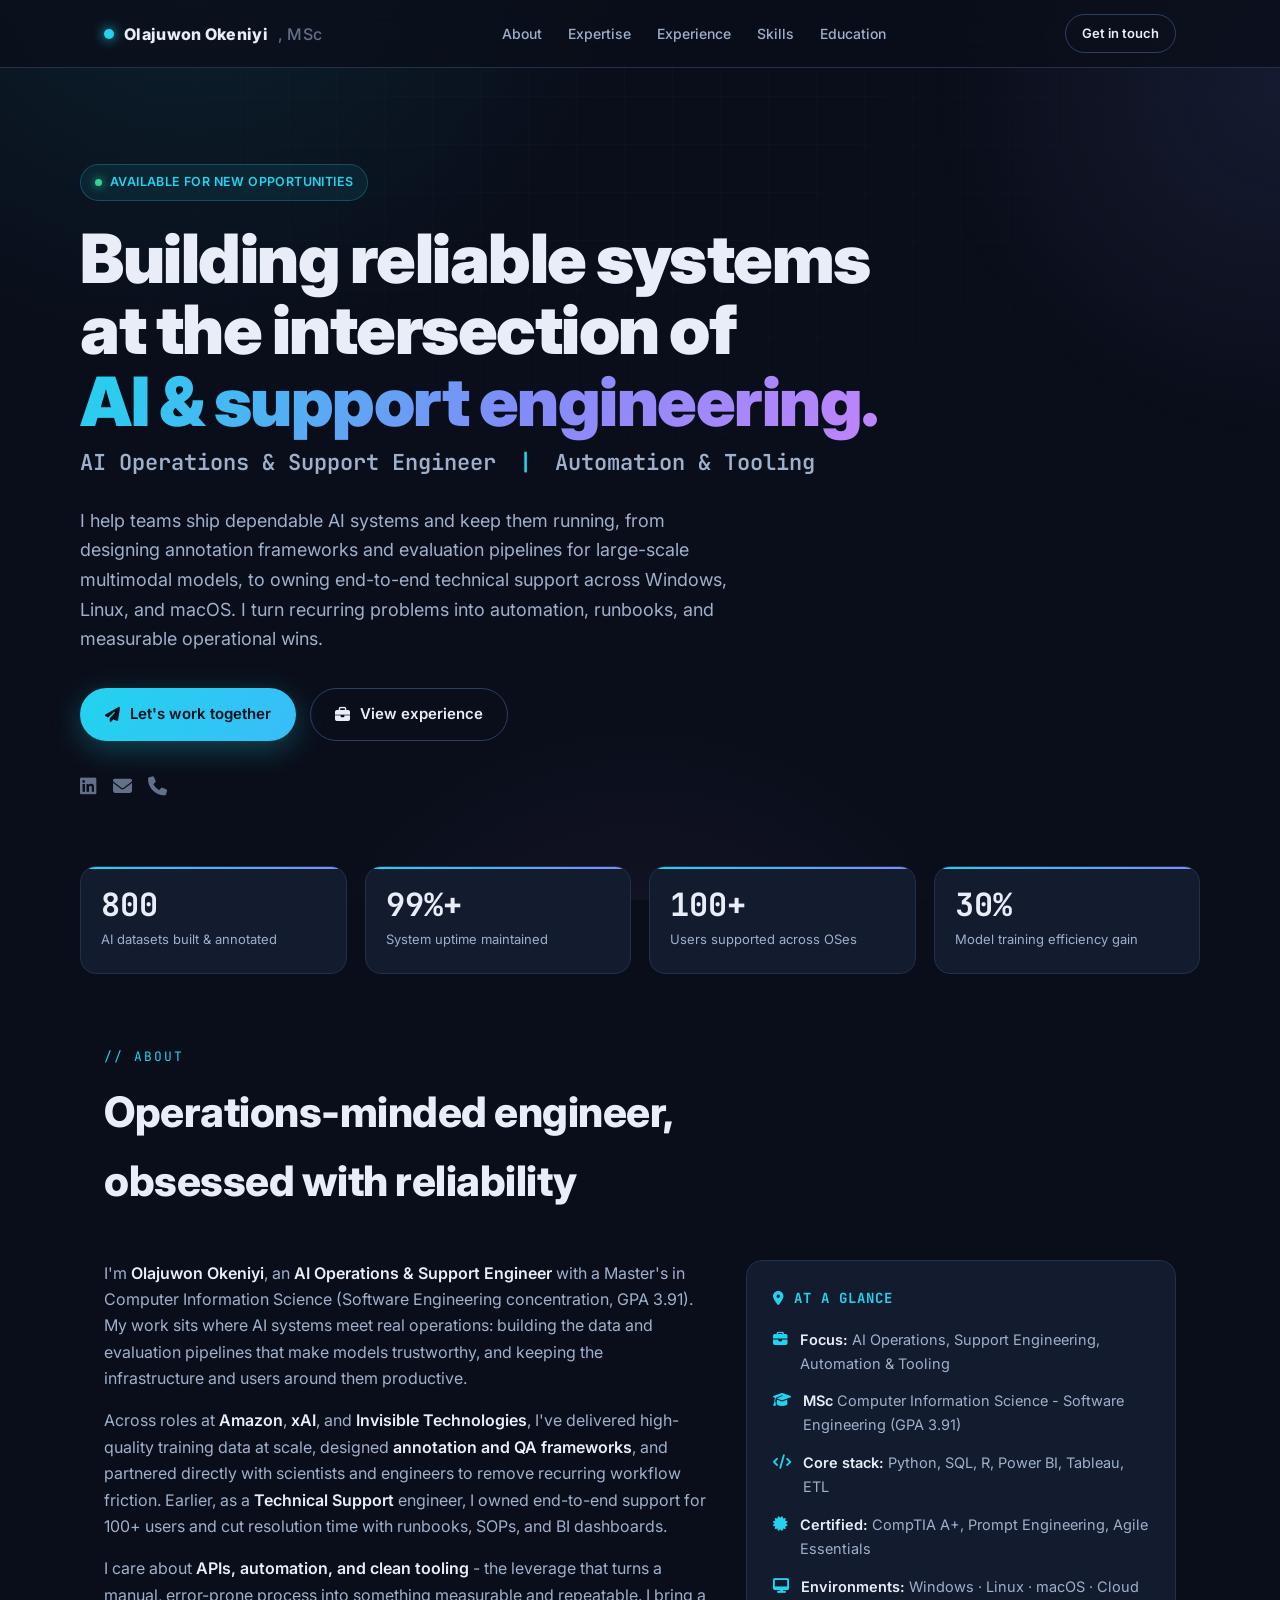
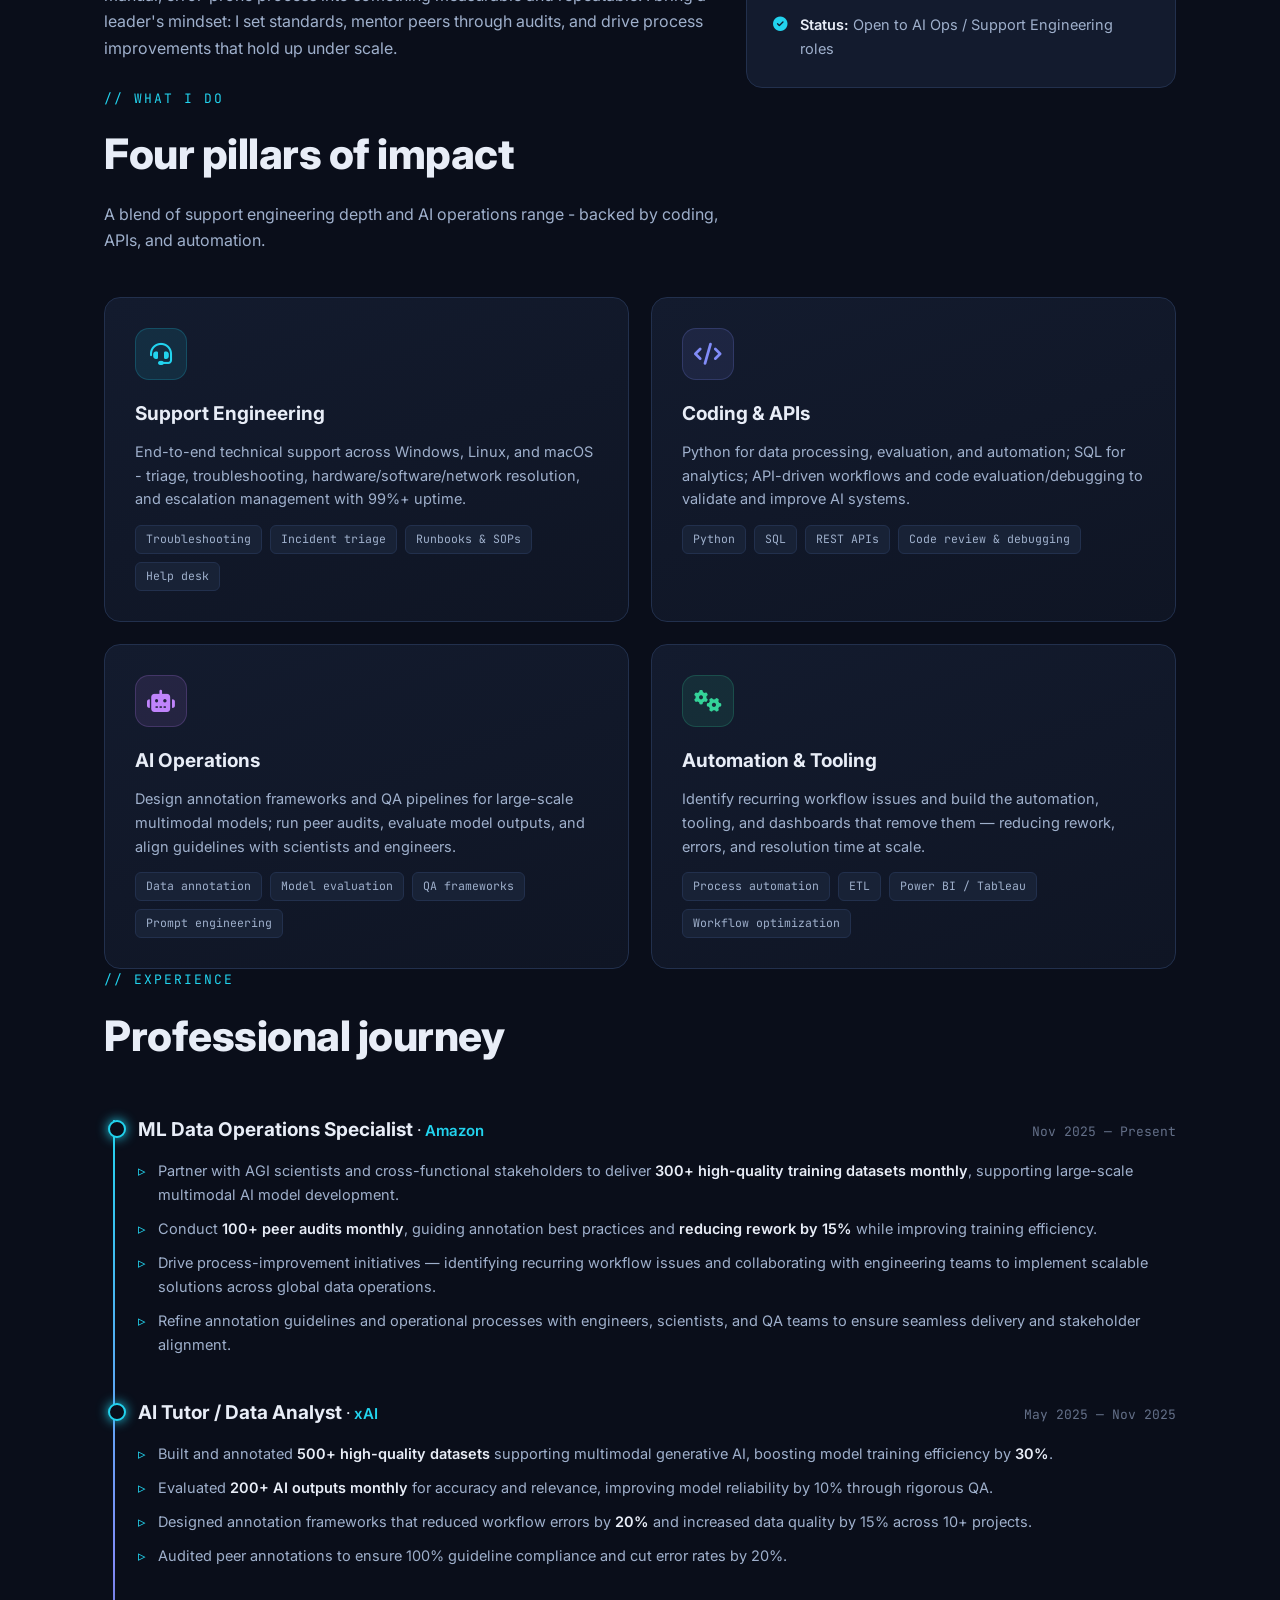
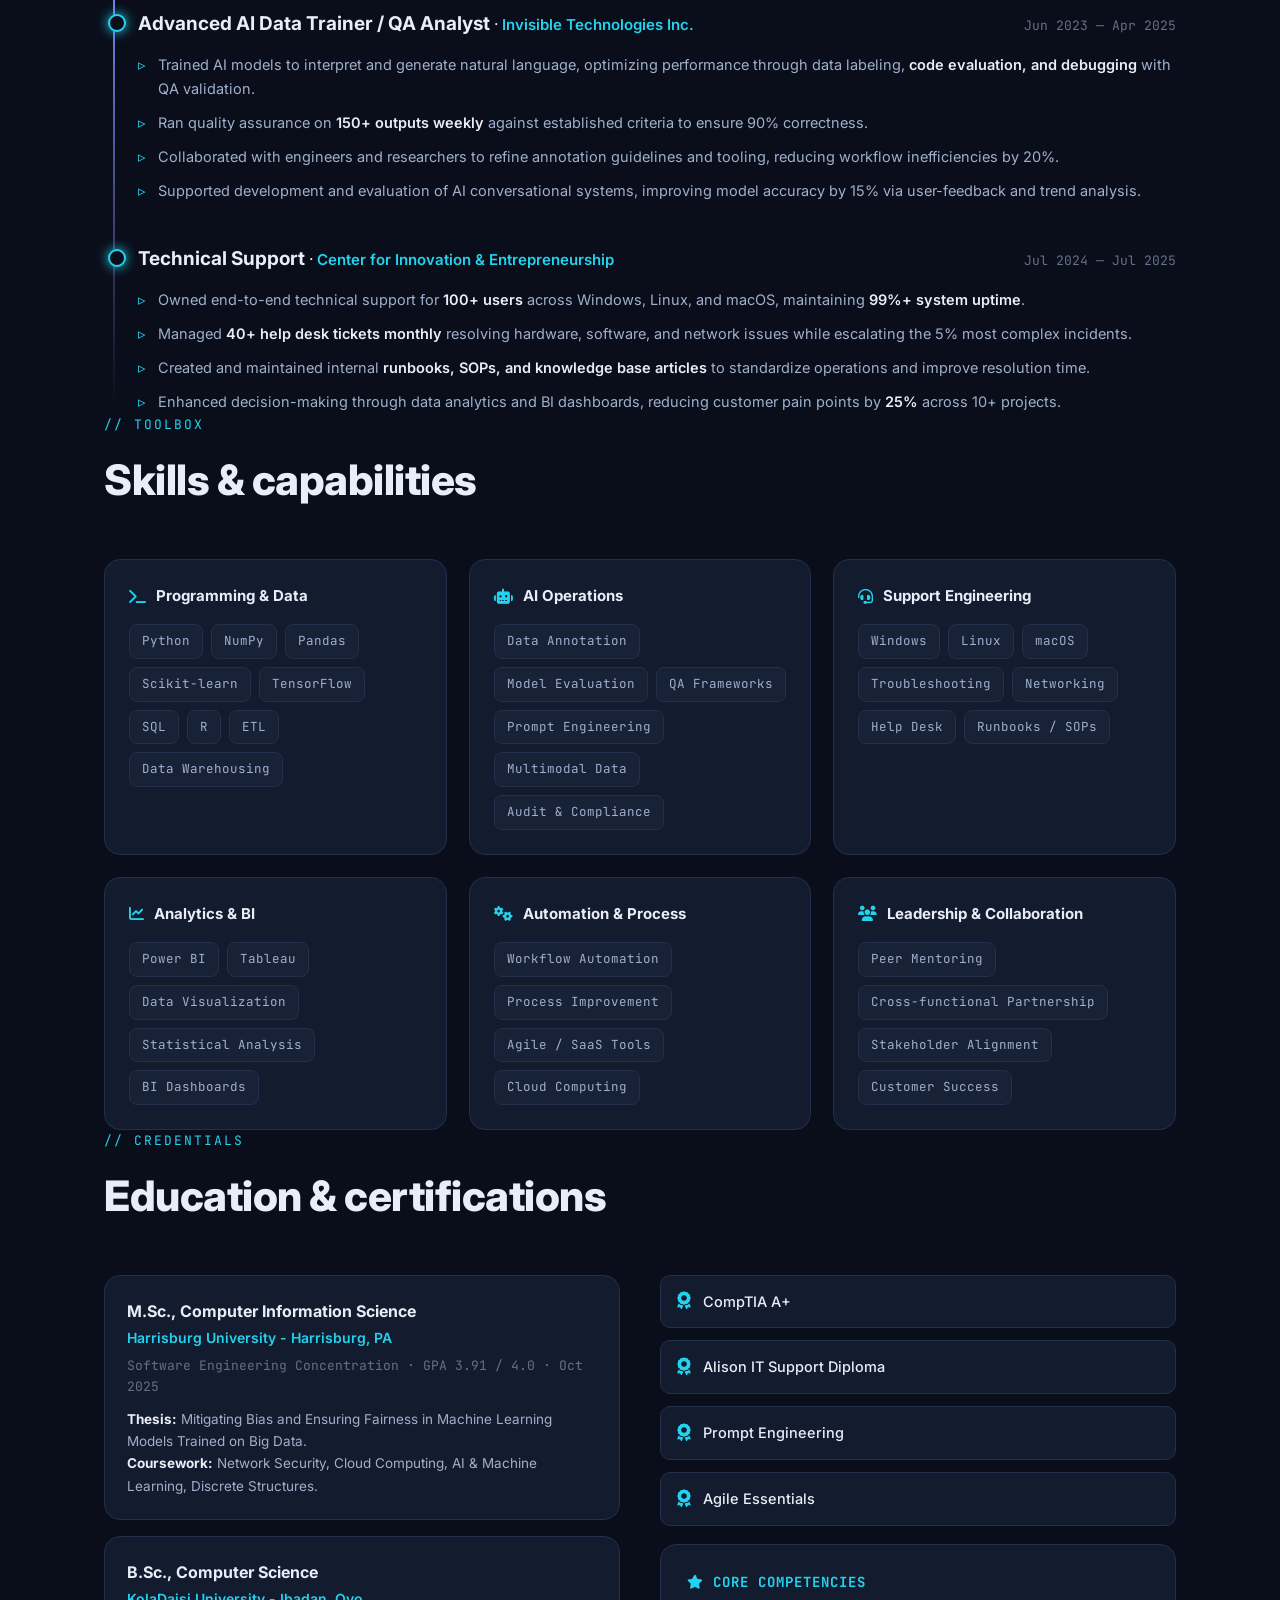
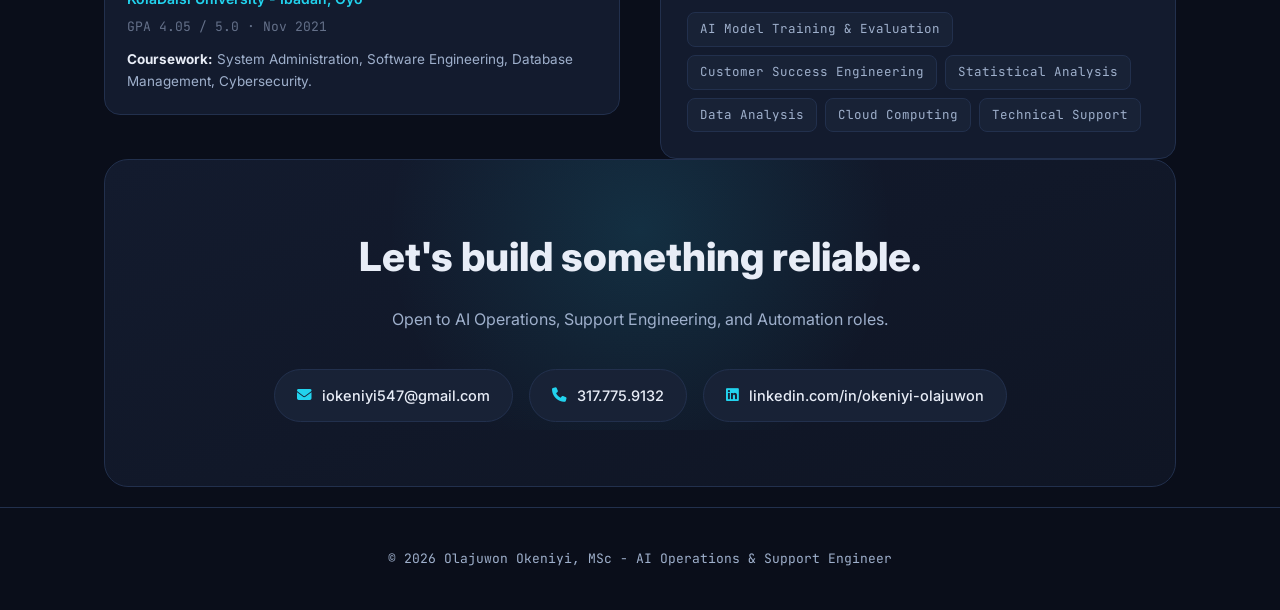
==== index.html @ d2c57e66 "staging: deploy preview from b3b6450fac9ecae5ec6dd3dfcc1f625fb61caf1d b3b6450fac9ecae5ec6dd3dfcc1f62" ====
<!DOCTYPE html>
<html lang="en"><head><style id="qw-theme">:root {
  --color-bg: #121218;
  --color-text: #e4e4ed;
  --color-navbar-bg: #1a1a24;
  --color-bg-chat-view: #121218;
  --color-bg-secondary: #1a1a24;
  --color-bg-tertiary: #1e1e2a;
  --color-bg-hover: #2a2a38;
  --color-surface: #1e1e2a;
  --color-surface-hover: #2a2a38;
  --color-surface-active: #353546;
  --color-border: #ffffff1f;
  --color-border-light: #ffffff0f;
  --color-border-strong: #3a3a4e;
  --color-primary: #8575ff;
  --color-primary-dark: #4200db;
  --color-primary-light: #8575ff;
  --color-primary-bg: color-mix(in srgb, #8575ff 15%, transparent);
  --color-primary-hover-border: #4200db;
  --color-nav-icon-active: #8575ff;
  --color-nav-hover-border: #8575ff;
  --color-primary-alpha-3: color-mix(in srgb, #8575ff 3%, transparent);
  --color-primary-alpha-5: color-mix(in srgb, #8575ff 5%, transparent);
  --color-primary-alpha-8: color-mix(in srgb, #8575ff 8%, transparent);
  --color-primary-alpha-12: color-mix(in srgb, #8575ff 12%, transparent);
  --color-primary-alpha-15: color-mix(in srgb, #8575ff 15%, transparent);
  --color-primary-alpha-20: color-mix(in srgb, #8575ff 20%, transparent);
  --color-primary-alpha-25: color-mix(in srgb, #8575ff 25%, transparent);
  --color-primary-alpha-30: color-mix(in srgb, #8575ff 30%, transparent);
  --color-primary-alpha-40: color-mix(in srgb, #8575ff 40%, transparent);
  --color-primary-alpha-50: color-mix(in srgb, #8575ff 50%, transparent);
  --color-primary-alpha-60: color-mix(in srgb, #8575ff 60%, transparent);
  --color-primary-subtle: color-mix(in srgb, #8575ff 25%, transparent);
  --color-primary-border: color-mix(in srgb, #8575ff 50%, transparent);
  --color-focus-ring: color-mix(in srgb, #8575ff 60%, transparent);
  --color-sidebar-hover: color-mix(in srgb, #8575ff 15%, transparent);
  --block-hover-outline: 1px dashed color-mix(in srgb, #8575ff 50%, transparent);
  --block-selected-outline: 1px solid #8575ff;
  --block-selection-outline-offset: 2px;
  --block-selected-halo: 0 0 8px color-mix(in srgb, #8575ff 40%, transparent);
  --color-accent: #8575ff;
  --color-accent-foreground: #8575ff;
  --color-accent-dark: #4200db;
  --color-accent-light: color-mix(in srgb, #8575ff 15%, transparent);
  --color-accent-inverse: #fff;
  --color-link: #8575ff;
  --color-primary-gradient-end: color-mix(in srgb, #8575ff 35%, transparent);
  --color-primary-bg-solid: #1a1530;
  --color-user-bubble: #333843;
  --color-user-bubble-text: #e4e4ed;
  --color-text-secondary: #a0a0b4;
  --color-text-tertiary: #8a8a9a;
  --color-text-muted: #6e6e82;
  --color-text-on-primary: #fff;
  --color-success: #4ade80;
  --color-success-dark: #00802f;
  --color-success-light: #d9ffd6;
  --color-success-hover: #005c26;
  --color-success-bg: #1c2c22;
  --color-success-border: #0e3d1c;
  --color-success-foreground: #4ade80;
  --color-success-dark-foreground: #00802f;
  --color-success-text: #4ade80;
  --color-error: #ff6b6b;
  --color-error-dark: #db0000;
  --color-error-light: #ffe0e0;
  --color-error-hover: #3b1a24;
  --color-error-bg: #3b1a24;
  --color-error-border: #5e1a24;
  --color-error-active-border: #db0000;
  --color-error-foreground: #ff6b6b;
  --color-error-dark-foreground: #db0000;
  --color-error-inverse: #fff;
  --color-error-text: #ff6b6b;
  --color-warning: #fbbf24;
  --color-warning-dark: #573a00;
  --color-warning-light: #fffbbd;
  --color-warning-hover: #db9200;
  --color-warning-bg: #3d3520;
  --color-warning-border: #5e4a1a;
  --color-warning-foreground: #fbbf24;
  --color-warning-dark-foreground: #573a00;
  --color-warning-inverse: #573a00;
  --color-surface-warning: #fffbbd;
  --color-text-warning: #573a00;
  --color-info: #60a5fa;
  --color-info-dark: #006ce0;
  --color-info-light: #d1f1ff;
  --color-info-hover: #003b8f;
  --color-info-bg: #1a2a42;
  --color-info-border: #0f3d6e;
  --color-info-foreground: #60a5fa;
  --color-info-dark-foreground: #002a66;
  --color-info-inverse: #fff;
  --color-overlay: #000000b3;
  --color-shadow: #0000004d;
  --color-hover: #ffffff0d;
  --color-tooltip-bg: #1e1e2af2;
  --color-tooltip-text: #e4e4ed;
  --color-voice-purple: #8575ff;
  --color-voice-purple-dark: #4200db;
  --color-voice-purple-light: #8575ff;
  --color-voice-red: #ff6b6b;
  --color-voice-red-dark: #db0000;
  --color-voice-amber: #fbbf24;
  --color-voice-purple-glow: #8575ff66;
  --color-voice-red-glow: #db000066;
  --font-sans: "Amazon Ember", "Helvetica Neue", "Segoe UI", Roboto, Helvetica, Arial, sans-serif;
  --font-mono: "SF Mono", "Monaco", "Menlo", "Consolas", monospace;
  --text-2xs: .5625rem;
  --text-xs: .625rem;
  --text-sm: .6875rem;
  --text-base: .75rem;
  --text-md: .8125rem;
  --text-lg: .875rem;
  --text-xl: 1rem;
  --text-2xl: 1.125rem;
  --text-3xl: 1.25rem;
  --text-4xl: 1.5rem;
  --text-5xl: 2rem;
  --spacing-1: calc(.25rem * 1);
  --spacing-1-5: calc(.25rem * 1.5);
  --spacing-2: calc(.25rem * 2);
  --spacing-3: calc(.25rem * 3);
  --spacing-4: calc(.25rem * 4);
  --spacing-5: calc(.25rem * 5);
  --spacing-6: calc(.25rem * 6);
  --spacing-7: calc(.25rem * 7);
  --spacing-8: calc(.25rem * 8);
  --spacing-9: calc(.25rem * 9);
  --spacing-10: calc(.25rem * 10);
  --radius-sm: 6px;
  --radius-md: 10px;
  --radius-card: 12px;
  --radius-lg: 16px;
  --radius-pill: 8px;
  --shadow-sm: 0 1px 2px #0003;
  --shadow-md: 0 4px 12px #0000004d;
  --color-success-bg-solid: #1a3d28;
  --color-error-bg-solid: #4a2028;
  --color-error-border-solid: #5e1a24;
  --color-warning-bg-solid: #4a3a1e;
  --color-warning-text: #fbbf24;
  --color-info-bg-solid: #1a3050;
  --color-info-bg-solid-alt: #222240;
  --color-info-text: #60a5fa;
  --color-info-text-alt: #818cf8;
  --color-emerald: #34d399;
  --color-teal: #5eead4;
  --color-code-bg: #1e1e2a;
  --color-code-header-bg: #252535;
  --color-code-text: #e4e4ed;
  --color-code-border: #2e2e3e;
  --color-code-muted: #6e6e82;
  --color-inline-code-bg: #1e1e2a;
  --color-inline-code-text: #e4e4ed;
  --color-inline-code-border: #2e2e3e;
  --color-scrollbar-thumb: #3a3a4e;
  --color-scrollbar-track: transparent;
  --color-graph-node-text: #e4e4ed;
  --color-graph-node-text-dim: #6e6e82;
  --color-graph-edge-default: #6e6e82;
  --color-graph-edge-cross: #f39c12;
  --color-graph-edge-text: #a0a0b4;
  --color-graph-edge-stroke: #1a1a24;
  --color-graph-highlight-bg: #ff6b6b;
  --color-graph-highlight-border: #e74c3c;
  --color-graph-search-bg: gold;
  --color-graph-search-border: orange;
  --color-graph-focus-border: #f44;
  --color-graph-external-border: #6e6e82;
  --color-graph-cat-file: #5dade2;
  --color-graph-cat-folder: #aab7b8;
  --color-graph-cat-file-aggregate: #5499c7;
  --color-graph-cat-class: #bb8fce;
  --color-graph-cat-function: #58d68d;
  --color-graph-cat-method: #48c9b0;
  --color-graph-cat-variable: #f5b041;
  --color-graph-cat-import: #eb984e;
  --color-graph-cat-module: #7e8ce0;
  --color-graph-cat-concept: #ec7063;
  --color-graph-cat-person: #ff8a8a;
  --color-graph-cat-org: #76d7c4;
  --color-graph-cat-organization: #76d7c4;
  --color-graph-cat-product: #b8b0fe;
  --color-graph-cat-metric: #fea0c0;
  --color-graph-cat-location: #7e9bb5;
  --color-graph-cat-date: #f092c0;
  --color-graph-cat-code: #5dade2;
  --color-graph-cat-doc: #aab7b8;
  --color-graph-cat-url: #45d6b5;
  --color-graph-cat-email: #8e7cf7;
  --color-graph-cat-unknown: #d5dbdb;
  --color-graph-rel-contains: #d5dbdb;
  --color-graph-rel-extends: #bb8fce;
  --color-graph-rel-implements: #5dade2;
  --color-graph-rel-imports: #eb984e;
  --color-graph-rel-uses: #58d68d;
  --color-graph-rel-calls: #52be80;
  --color-graph-rel-references: #f5b041;
  --color-graph-rel-related-to: #aab7b8;
  --color-graph-rel-works-on: #ec7063;
  --color-graph-rel-owns: #48c9b0;
  --color-graph-rel-depends-on: #eb984e;
  --color-graph-rel-parent-of: #d5dbdb;
  --qs-content: #fff;
  --qs-main: #fff;
  --qs-primary-foreground: #131920;
  --qs-secondary-foreground: #656871;
  --qs-tertiary-foreground: #6e6e82;
  --qs-placeholder-foreground: #8c8c94;
  --qs-divider: #dedee3;
  --qs-default-border: #8c8c94;
  --qs-neutral-soft: #b4b4bb;
  --qs-neutral-gray-50: #1e1e2a;
  --qs-tertiary-background: #1e1e2a;
  --qs-action-hover: #f3f3f7;
  --qs-primary-default: #4200db;
  --qs-primary-dark: #35009e;
  --qs-primary-light: #e8e6ff;
  --qs-success-default: #00802f;
  --qs-error-default: #db0000;
  --qs-font-sans: "Amazon Ember", "Helvetica Neue", "Segoe UI", Helvetica, Arial, sans-serif;
  --safe-top: 0px;
  --safe-bottom: 0px;
  --safe-left: 0px;
  --safe-right: 0px;
  --qs-font-family: "Amazon Ember", "Helvetica Neue", "Segoe UI", Helvetica, Arial, sans-serif;
  --qs-font-base-letter-spacing: .15px;
  --qs-shadow-sm: 0 0 2px 0 #00000029, 0 0 4px 0 #00000029;
  --qs-shadow-md: 0 0 2px 0 #00000029, 0 2px 8px 1px #00000029;
  --qs-shadow-lg: 0 4px 16px 4px #00000029, 0 2px 6px 1px #00000029;
  --qs-shadow-xl: 0 4px 8px 2px #00000029, 0 6px 20px 4px #00000029;
  --qs-width-modal-sm: 384px;
  --qs-width-modal-md: 600px;
  --qs-width-modal-lg: 1136px;
  --qs-grid-gap: 16px;
  --qs-grid-gap-xl: 24px;
  --qs-primary-medium: #8575ff;
  --qs-primary-inverse: #fff;
  --qs-neutral-lightest: #f9f9fb;
  --qs-neutral-light: #f3f3f7;
  --qs-neutral-default: #dedee3;
  --qs-neutral-medium: #8c8c94;
  --qs-neutral-deep: #656871;
  --qs-neutral-dark: #333843;
  --qs-neutral-strong: #131920;
  --qs-neutral-white: #fff;
  --qs-neutral-black: #000;
  --qs-success-medium: #005c26;
  --qs-success-dark: #00471e;
  --qs-success-light: #d9ffd6;
  --qs-success-inverse: #fff;
  --qs-info-default: #006ce0;
  --qs-info-medium: #003b8f;
  --qs-info-dark: #002a66;
  --qs-info-light: #d1f1ff;
  --qs-info-inverse: #fff;
  --qs-warning-default: #f2b100;
  --qs-warning-medium: #db9200;
  --qs-warning-dark: #573a00;
  --qs-warning-light: #fffbbd;
  --qs-warning-inverse: #573a00;
  --qs-warning-experimental: #f2b100;
  --qs-warning-experimental-light: #fffbbd;
  --qs-warning-experimental-light-foreground: #fffbbd;
  --qs-error-medium: #900;
  --qs-error-dark: #700000;
  --qs-error-light: #ffe0e0;
  --qs-error-inverse: #fff;
  --qs-connection-default: #db3300;
  --qs-connection-soft: #ff997a;
  --qs-connection-light: #ffe0d6;
  --qs-connection-dark: #661800;
  --qs-automation-default: #b3008f;
  --qs-automation-medium: #d600ba;
  --qs-automation-soft: #ff94f1;
  --qs-automation-light: #ffe0fb;
  --qs-automation-dark: #660052;
  --qs-insight-default: #a000b8;
  --qs-insight-soft: #f299ff;
  --qs-insight-light: #fce6ff;
  --qs-insight-dark: #590066;
  --qs-visualization-default: #7300e5;
  --qs-visualization-soft: #d4a8ff;
  --qs-visualization-light: #f2e5ff;
  --qs-visualization-dark: #45008a;
  --qs-spice: #ff9800;
  --qs-coachmark: #006ce0;
  --qs-brand: #fff;
  --qs-brand-foreground: #131920;
  --qs-brand-navbar: #131920;
  --qs-brand-navbar-foreground: #fff;
  --qs-brand-navbar-light: #dedee3;
  --qs-brand-navbar-dark: #000;
  --qs-application-navbar: #4200db;
  --qs-application-navbar-foreground: #fff;
  --qs-application-navbar-light: #e8e6ff;
  --qs-application-navbar-dark: #35009e;
  --qs-dimension: #4200db;
  --qs-dimension-foreground: #fff;
  --qs-dimension-experimental: #4200db;
  --qs-dimension-experimental-foreground: #4200db;
  --qs-measure: #00802f;
  --qs-measure-foreground: #fff;
  --qs-measure-experimental: #f2b100;
  --qs-measure-experimental-foreground: #f2b100;
  --qs-content-inverse: #333843;
  --qs-content-inverse-active: #131920;
  --qs-secondary: #dedee3;
  --qs-disabled: #8c8c94;
  --qs-divider-light: #f3f3f7;
  --qs-hover-border: #333843;
  --qs-active-border: #4200db;
  --qs-disabled-border: #dedee3;
  --qs-error-border: #ffe0e0;
  --qs-error-active-border: #db0000;
  --qs-disabled-foreground: #b4b4bb;
  --qs-primary-inverse-foreground: #fff;
  --qs-error-foreground: #db0000;
  --qs-contrast-foreground: #131920;
  --qs-main-foreground: #131920;
  --qs-main-secondary-foreground: #656871;
  --qs-action-disabled: #f3f3f7;
  --qs-action-active: #e8e6ff;
  --qs-default-badge: #dedee3;
  --qs-tag-default: #dedee3;
  --qs-tag-soft-border: #b4b4bb;
  --qs-focus-offset: 1px;
  --qs-toggle-tile-sm: calc(.25rem * 8);
  --qs-toggle-tile-md: calc(.25rem * 12);
  --qs-toggle-tile-lg: calc(.25rem * 15);
  --qs-shadow-pin-right: inset 4px 0 4px -4px #00000029;
  --qs-shadow-pin-left: inset -4px 0 4px -4px #00000029;
  --react-pdf-text-layer: 1;
  --highlight-bg-color: #b400aa;
  --highlight-selected-bg-color: #006400;
  --react-pdf-annotation-layer: 1;
  --annotation-unfocused-field-background: url("data:image/svg+xml;charset=UTF-8,<svg width='1px' height='1px' xmlns='http://www.w3.org/2000/svg'><rect width='100%' height='100%' style='fill:rgba(0, 54, 255, 0.13);'/></svg>");
  --input-focus-border-color: Highlight;
  --input-focus-outline: 1px solid Canvas;
  --input-unfocused-border-color: transparent;
  --input-disabled-border-color: transparent;
  --input-hover-border-color: black;
  --link-outline: none;
  color-scheme: dark;
}
body { background: var(--color-bg); color: var(--color-text); }
a { color: var(--color-link, var(--color-primary)); }</style>
<meta charset="UTF-8">
<meta name="viewport" content="width=device-width, initial-scale=1.0">
<title>Olajuwon Okeniyi — AI Operations &amp; Support Engineer</title>
<meta name="description" content="Olajuwon Okeniyi, MSc — AI Operations &amp; Support Engineer specializing in automation, AI tooling, API integration, and technical support engineering.">
<link href="https://fonts.googleapis.com/css2?family=Inter:wght@400;500;600;700;800;900&amp;family=JetBrains+Mono:wght@400;500;700&amp;display=swap" rel="stylesheet">
<link rel="stylesheet" href="https://cdnjs.cloudflare.com/ajax/libs/font-awesome/6.5.0/css/all.min.css">
<style>
:root{
  --bg:#0a0e1a;
  --bg-soft:#0f1524;
  --surface:#131b2e;
  --surface-2:#182236;
  --border:#22304d;
  --border-glow:#2c4066;
  --text:#e8edf7;
  --text-2:#9fb0cc;
  --text-muted:#647089;
  --primary:#22d3ee;
  --primary-2:#38bdf8;
  --accent:#818cf8;
  --accent-2:#c084fc;
  --success:#34d399;
  --warn:#fbbf24;
  --font:'Inter',-apple-system,BlinkMacSystemFont,'Segoe UI',sans-serif;
  --mono:'JetBrains Mono',ui-monospace,monospace;
  --radius:16px;
  --radius-sm:10px;
  --maxw:1120px;
}
*{margin:0;padding:0;box-sizing:border-box}
html{scroll-behavior:smooth}
body{
  background:var(--bg);
  color:var(--text);
  font-family:var(--font);
  line-height:1.65;
  overflow-x:hidden;
  -webkit-font-smoothing:antialiased;
}
/* Ambient background glow */
body::before{
  content:"";
  position:fixed;inset:0;z-index:-2;
  background:
    radial-gradient(60vw 60vw at 15% -10%, rgba(34,211,238,.10), transparent 60%),
    radial-gradient(50vw 50vw at 100% 10%, rgba(129,140,248,.10), transparent 55%),
    radial-gradient(50vw 50vw at 50% 120%, rgba(192,132,252,.08), transparent 60%);
}
body::after{
  content:"";position:fixed;inset:0;z-index:-1;pointer-events:none;
  background-image:linear-gradient(rgba(255,255,255,.02) 1px,transparent 1px),linear-gradient(90deg,rgba(255,255,255,.02) 1px,transparent 1px);
  background-size:48px 48px;
  mask-image:radial-gradient(circle at 50% 0,black,transparent 80%);
}
a{color:inherit;text-decoration:none}
.wrap{max-width:var(--maxw);margin:0 auto;padding:0 24px}
.mono{font-family:var(--mono)}
.grad-text{background:linear-gradient(120deg,var(--primary),var(--accent) 55%,var(--accent-2));-webkit-background-clip:text;background-clip:text;color:transparent}

/* NAV */
nav{
  position:sticky;top:0;z-index:50;
  backdrop-filter:blur(14px);
  background:rgba(10,14,26,.72);
  border-bottom:1px solid var(--border);
}
.nav-inner{max-width:var(--maxw);margin:0 auto;padding:14px 24px;display:flex;align-items:center;justify-content:space-between}
.brand{display:flex;align-items:center;gap:10px;font-weight:800;letter-spacing:.3px}
.brand .dot{width:10px;height:10px;border-radius:50%;background:var(--primary);box-shadow:0 0 12px var(--primary)}
.nav-links{display:flex;gap:26px;font-size:14px;font-weight:500;color:var(--text-2)}
.nav-links a{transition:color .15s}
.nav-links a:hover{color:var(--primary)}
.nav-cta{border:1px solid var(--border-glow);color:var(--text);padding:8px 16px;border-radius:100px;font-size:13px;font-weight:600;transition:.2s}
.nav-cta:hover{border-color:var(--primary);color:var(--primary);box-shadow:0 0 20px rgba(34,211,238,.25)}
@media(max-width:760px){.nav-links{display:none}}

/* HERO */
.hero{padding:96px 0 72px;position:relative}
.badge{display:inline-flex;align-items:center;gap:8px;font-size:12.5px;font-weight:600;color:var(--primary);background:rgba(34,211,238,.08);border:1px solid rgba(34,211,238,.25);padding:7px 14px;border-radius:100px;letter-spacing:.4px;text-transform:uppercase}
.badge .pulse{width:7px;height:7px;border-radius:50%;background:var(--success);box-shadow:0 0 10px var(--success);animation:pulse 2s infinite}
@keyframes pulse{0%,100%{opacity:1}50%{opacity:.35}}
.hero h1{font-size:clamp(38px,6vw,68px);line-height:1.05;font-weight:900;letter-spacing:-1.5px;margin:22px 0 8px}
.hero .title-line{font-size:clamp(16px,2.4vw,22px);font-weight:600;color:var(--text-2);font-family:var(--mono)}
.hero .title-line .sep{color:var(--primary);margin:0 10px}
.hero p.lead{max-width:660px;color:var(--text-2);font-size:clamp(15px,1.6vw,18px);margin:24px 0 0}
.hero-actions{display:flex;gap:14px;flex-wrap:wrap;margin-top:34px}
.btn{display:inline-flex;align-items:center;gap:10px;font-weight:600;font-size:15px;padding:13px 24px;border-radius:100px;transition:.2s;cursor:pointer;border:1px solid transparent}
.btn-primary{background:linear-gradient(120deg,var(--primary),var(--primary-2));color:#04121a;box-shadow:0 8px 30px rgba(34,211,238,.28)}
.btn-primary:hover{transform:translateY(-2px);box-shadow:0 12px 40px rgba(34,211,238,.4)}
.btn-ghost{border-color:var(--border-glow);color:var(--text)}
.btn-ghost:hover{border-color:var(--accent);color:var(--accent);box-shadow:0 0 24px rgba(129,140,248,.2)}
.socials{display:flex;gap:16px;margin-top:30px;font-size:19px;color:var(--text-muted)}
.socials a{transition:.2s}
.socials a:hover{color:var(--primary);transform:translateY(-2px)}

/* STAT STRIP */
.stats{display:grid;grid-template-columns:repeat(4,1fr);gap:18px;margin-top:64px}
.stat{background:var(--surface);border:1px solid var(--border);border-radius:var(--radius);padding:22px 20px;position:relative;overflow:hidden}
.stat::before{content:"";position:absolute;top:0;left:0;right:0;height:2px;background:linear-gradient(90deg,var(--primary),var(--accent))}
.stat .num{font-family:var(--mono);font-size:32px;font-weight:700;color:var(--text);line-height:1}
.stat .lbl{color:var(--text-2);font-size:13px;margin-top:8px}
@media(max-width:760px){.stats{grid-template-columns:repeat(2,1fr)}}

/* SECTIONS */
section{padding:84px 0}
.sec-head{margin-bottom:44px}
.sec-kicker{font-family:var(--mono);font-size:13px;color:var(--primary);letter-spacing:2px;text-transform:uppercase}
.sec-title{font-size:clamp(28px,4vw,42px);font-weight:800;letter-spacing:-.5px;margin-top:10px}
.sec-sub{color:var(--text-2);margin-top:12px;max-width:640px}

/* ABOUT */
.about-grid{display:grid;grid-template-columns:1.4fr 1fr;gap:40px;align-items:start}
@media(max-width:860px){.about-grid{grid-template-columns:1fr}}
.about-text p{color:var(--text-2);margin-bottom:16px;font-size:16px}
.about-text strong{color:var(--text);font-weight:600}
.about-card{background:var(--surface);border:1px solid var(--border);border-radius:var(--radius);padding:26px}
.about-card h4{font-size:14px;text-transform:uppercase;letter-spacing:1px;color:var(--primary);font-family:var(--mono);margin-bottom:18px}
.about-list{list-style:none;display:flex;flex-direction:column;gap:14px}
.about-list li{display:flex;gap:12px;font-size:14.5px;color:var(--text-2)}
.about-list i{color:var(--primary);margin-top:4px}
.about-list b{color:var(--text);font-weight:600}

/* PILLARS */
.pillars{display:grid;grid-template-columns:repeat(2,1fr);gap:22px}
@media(max-width:860px){.pillars{grid-template-columns:1fr}}
.pillar{background:linear-gradient(160deg,var(--surface),var(--bg-soft));border:1px solid var(--border);border-radius:var(--radius);padding:30px;transition:.25s;position:relative;overflow:hidden}
.pillar:hover{transform:translateY(-4px);border-color:var(--border-glow);box-shadow:0 18px 50px rgba(0,0,0,.4)}
.pillar .ic{width:52px;height:52px;border-radius:14px;display:grid;place-items:center;font-size:22px;background:rgba(34,211,238,.1);color:var(--primary);border:1px solid rgba(34,211,238,.2);margin-bottom:18px}
.pillar:nth-child(2) .ic{background:rgba(129,140,248,.1);color:var(--accent);border-color:rgba(129,140,248,.2)}
.pillar:nth-child(3) .ic{background:rgba(192,132,252,.1);color:var(--accent-2);border-color:rgba(192,132,252,.2)}
.pillar:nth-child(4) .ic{background:rgba(52,211,153,.1);color:var(--success);border-color:rgba(52,211,153,.2)}
.pillar h3{font-size:19px;font-weight:700;margin-bottom:10px}
.pillar p{color:var(--text-2);font-size:14.5px;margin-bottom:14px}
.pillar .tags{display:flex;flex-wrap:wrap;gap:8px}
.pillar .tag{font-family:var(--mono);font-size:11.5px;color:var(--text-2);background:var(--surface-2);border:1px solid var(--border);padding:4px 10px;border-radius:6px}

/* TIMELINE / EXPERIENCE */
.timeline{position:relative;padding-left:34px}
.timeline::before{content:"";position:absolute;left:9px;top:6px;bottom:6px;width:2px;background:linear-gradient(var(--primary),var(--accent),transparent)}
.job{position:relative;padding-bottom:40px}
.job:last-child{padding-bottom:0}
.job::before{content:"";position:absolute;left:-30px;top:6px;width:14px;height:14px;border-radius:50%;background:var(--bg);border:2px solid var(--primary);box-shadow:0 0 12px var(--primary)}
.job .jtop{display:flex;justify-content:space-between;flex-wrap:wrap;gap:6px;align-items:baseline}
.job .role{font-size:19px;font-weight:700}
.job .co{color:var(--primary);font-weight:600;font-size:15px}
.job .date{font-family:var(--mono);font-size:13px;color:var(--text-muted);white-space:nowrap}
.job ul{list-style:none;margin-top:14px;display:flex;flex-direction:column;gap:10px}
.job ul li{position:relative;padding-left:20px;color:var(--text-2);font-size:14.5px}
.job ul li::before{content:"▹";position:absolute;left:0;color:var(--primary)}
.job ul li b{color:var(--text);font-weight:600}

/* SKILLS */
.skill-grid{display:grid;grid-template-columns:repeat(3,1fr);gap:22px}
@media(max-width:860px){.skill-grid{grid-template-columns:1fr}}
.skill-card{background:var(--surface);border:1px solid var(--border);border-radius:var(--radius);padding:24px}
.skill-card h4{font-size:15px;font-weight:700;margin-bottom:16px;display:flex;align-items:center;gap:10px}
.skill-card h4 i{color:var(--primary)}
.chips{display:flex;flex-wrap:wrap;gap:8px}
.chip{font-family:var(--mono);font-size:12.5px;color:var(--text-2);background:var(--surface-2);border:1px solid var(--border);padding:6px 12px;border-radius:8px;transition:.2s}
.chip:hover{border-color:var(--primary);color:var(--primary)}

/* CERTS + EDU */
.two-col{display:grid;grid-template-columns:1fr 1fr;gap:40px}
@media(max-width:860px){.two-col{grid-template-columns:1fr}}
.edu-item{background:var(--surface);border:1px solid var(--border);border-radius:var(--radius);padding:22px;margin-bottom:16px}
.edu-item .deg{font-weight:700;font-size:16px}
.edu-item .sch{color:var(--primary);font-size:14px;font-weight:600;margin-top:2px}
.edu-item .meta{color:var(--text-muted);font-size:13px;font-family:var(--mono);margin-top:6px}
.edu-item .extra{color:var(--text-2);font-size:13.5px;margin-top:10px}
.cert-row{display:flex;align-items:center;gap:12px;padding:14px 16px;background:var(--surface);border:1px solid var(--border);border-radius:var(--radius-sm);margin-bottom:12px;transition:.2s}
.cert-row:hover{border-color:var(--border-glow);transform:translateX(4px)}
.cert-row i{color:var(--primary);font-size:18px}
.cert-row span{font-weight:500;font-size:14.5px}

/* CONTACT */
.contact{text-align:center;background:linear-gradient(160deg,var(--surface),var(--bg-soft));border:1px solid var(--border);border-radius:24px;padding:64px 32px;position:relative;overflow:hidden}
.contact::before{content:"";position:absolute;top:-40%;left:50%;transform:translateX(-50%);width:600px;height:400px;background:radial-gradient(circle,rgba(34,211,238,.12),transparent 70%)}
.contact h2{font-size:clamp(28px,4vw,40px);font-weight:800;position:relative}
.contact p{color:var(--text-2);max-width:520px;margin:16px auto 0;position:relative}
.contact-methods{display:flex;justify-content:center;gap:16px;flex-wrap:wrap;margin-top:36px;position:relative}
.cmethod{display:flex;align-items:center;gap:10px;background:var(--surface-2);border:1px solid var(--border);padding:14px 22px;border-radius:100px;font-size:14.5px;font-weight:500;transition:.2s}
.cmethod:hover{border-color:var(--primary);color:var(--primary);transform:translateY(-2px);box-shadow:0 8px 24px rgba(34,211,238,.2)}
.cmethod i{color:var(--primary)}

footer{text-align:center;padding:40px 24px;color:var(--text-muted);font-size:13px;border-top:1px solid var(--border);margin-top:20px}
footer .mono{color:var(--text-2)}

/* reveal */
.reveal{opacity:0;transform:translateY(24px)}
@media(prefers-reduced-motion:no-preference){
  .reveal.in{animation:rise .6s cubic-bezier(.2,.7,.2,1) forwards}
  @keyframes rise{to{opacity:1;transform:none}}
}
</style>
</head>
<body>

<nav>
  <div class="nav-inner">
    <a class="brand" href="#top"><span class="dot"></span> Olajuwon&nbsp;Okeniyi<span style="color:var(--text-muted);font-weight:500">, MSc</span></a>
    <div class="nav-links">
      <a href="#about">About</a>
      <a href="#expertise">Expertise</a>
      <a href="#experience">Experience</a>
      <a href="#skills">Skills</a>
      <a href="#education">Education</a>
    </div>
    <a class="nav-cta" href="#contact">Get in touch</a>
  </div>
</nav>

<header class="hero wrap" id="top">
  <span class="badge reveal"><span class="pulse"></span> Available for new opportunities</span>
  <h1 class="reveal">Building reliable systems<br>at the intersection of<br><span class="grad-text">AI &amp; support engineering.</span></h1>
  <div class="title-line reveal">AI Operations &amp; Support Engineer <span class="sep">|</span> Automation &amp; Tooling</div>
  <p class="lead reveal">I help teams ship dependable AI systems and keep them running, from designing annotation frameworks and evaluation pipelines for large-scale multimodal models, to owning end-to-end technical support across Windows, Linux, and macOS. I turn recurring problems into automation, runbooks, and measurable operational wins.</p>
  <div class="hero-actions reveal">
    <a class="btn btn-primary" href="#contact"><i class="fa-solid fa-paper-plane"></i> Let's work together</a>
    <a class="btn btn-ghost" href="#experience"><i class="fa-solid fa-briefcase"></i> View experience</a>
  </div>
  <div class="socials reveal">
    <a href="https://linkedin.com/in/okeniyi-olajuwon" target="_blank" title="LinkedIn"><i class="fa-brands fa-linkedin"></i></a>
    <a href="mailto:iokeniyi547@gmail.com" title="Email"><i class="fa-solid fa-envelope"></i></a>
    <a href="tel:3177759132" title="Phone"><i class="fa-solid fa-phone"></i></a>
  </div>

  <div class="stats">
    <div class="stat reveal"><div class="num" data-count="800">0</div><div class="lbl">AI datasets built &amp; annotated</div></div>
    <div class="stat reveal"><div class="num" data-count="99" data-suffix="%+">0</div><div class="lbl">System uptime maintained</div></div>
    <div class="stat reveal"><div class="num" data-count="100" data-suffix="+">0</div><div class="lbl">Users supported across OSes</div></div>
    <div class="stat reveal"><div class="num" data-count="30" data-suffix="%">0</div><div class="lbl">Model training efficiency gain</div></div>
  </div>
</header>

<!-- ABOUT -->
<section id="about" class="wrap">
  <div class="sec-head reveal">
    <div class="sec-kicker">// about</div>
    <h2 class="sec-title">Operations-minded engineer,<br>obsessed with reliability</h2>
  </div>
  <div class="about-grid">
    <div class="about-text reveal">
      <p>I'm <strong>Olajuwon Okeniyi</strong>, an <strong>AI Operations &amp; Support Engineer</strong> with a Master's in Computer Information Science (Software Engineering concentration, GPA 3.91). My work sits where AI systems meet real operations: building the data and evaluation pipelines that make models trustworthy, and keeping the infrastructure and users around them productive.</p>
      <p>Across roles at <strong>Amazon</strong>, <strong>xAI</strong>, and <strong>Invisible Technologies</strong>, I've delivered high-quality training data at scale, designed <strong>annotation and QA frameworks</strong>, and partnered directly with scientists and engineers to remove recurring workflow friction. Earlier, as a <strong>Technical Support</strong> engineer, I owned end-to-end support for 100+ users and cut resolution time with runbooks, SOPs, and BI dashboards.</p>
      <p>I care about <strong>APIs, automation, and clean tooling</strong> - the leverage that turns a manual, error-prone process into something measurable and repeatable. I bring a leader's mindset: I set standards, mentor peers through audits, and drive process improvements that hold up under scale.</p>
    </div>
    <div class="about-card reveal">
      <h4><i class="fa-solid fa-location-dot"></i> At a glance</h4>
      <ul class="about-list">
        <li><i class="fa-solid fa-briefcase"></i><span><b>Focus:</b> AI Operations, Support Engineering, Automation &amp; Tooling</span></li>
        <li><i class="fa-solid fa-graduation-cap"></i><span><b>MSc</b> Computer Information Science - Software Engineering (GPA 3.91)</span></li>
        <li><i class="fa-solid fa-code"></i><span><b>Core stack:</b> Python, SQL, R, Power BI, Tableau, ETL</span></li>
        <li><i class="fa-solid fa-certificate"></i><span><b>Certified:</b> CompTIA A+, Prompt Engineering, Agile Essentials</span></li>
        <li><i class="fa-solid fa-desktop"></i><span><b>Environments:</b> Windows · Linux · macOS · Cloud</span></li>
        <li><i class="fa-solid fa-circle-check"></i><span><b>Status:</b> Open to AI Ops / Support Engineering roles</span></li>
      </ul>
    </div>
  </div>
</section>

<!-- EXPERTISE PILLARS -->
<section id="expertise" class="wrap">
  <div class="sec-head reveal">
    <div class="sec-kicker">// what i do</div>
    <h2 class="sec-title">Four pillars of impact</h2>
    <p class="sec-sub">A blend of support engineering depth and AI operations range - backed by coding, APIs, and automation.</p>
  </div>
  <div class="pillars">
    <div class="pillar reveal">
      <div class="ic"><i class="fa-solid fa-headset"></i></div>
      <h3>Support Engineering</h3>
      <p>End-to-end technical support across Windows, Linux, and macOS - triage, troubleshooting, hardware/software/network resolution, and escalation management with 99%+ uptime.</p>
      <div class="tags"><span class="tag">Troubleshooting</span><span class="tag">Incident triage</span><span class="tag">Runbooks &amp; SOPs</span><span class="tag">Help desk</span></div>
    </div>
    <div class="pillar reveal">
      <div class="ic"><i class="fa-solid fa-code"></i></div>
      <h3>Coding &amp; APIs</h3>
      <p>Python for data processing, evaluation, and automation; SQL for analytics; API-driven workflows and code evaluation/debugging to validate and improve AI systems.</p>
      <div class="tags"><span class="tag">Python</span><span class="tag">SQL</span><span class="tag">REST APIs</span><span class="tag">Code review &amp; debugging</span></div>
    </div>
    <div class="pillar reveal">
      <div class="ic"><i class="fa-solid fa-robot"></i></div>
      <h3>AI Operations</h3>
      <p>Design annotation frameworks and QA pipelines for large-scale multimodal models; run peer audits, evaluate model outputs, and align guidelines with scientists and engineers.</p>
      <div class="tags"><span class="tag">Data annotation</span><span class="tag">Model evaluation</span><span class="tag">QA frameworks</span><span class="tag">Prompt engineering</span></div>
    </div>
    <div class="pillar reveal">
      <div class="ic"><i class="fa-solid fa-gears"></i></div>
      <h3>Automation &amp; Tooling</h3>
      <p>Identify recurring workflow issues and build the automation, tooling, and dashboards that remove them — reducing rework, errors, and resolution time at scale.</p>
      <div class="tags"><span class="tag">Process automation</span><span class="tag">ETL</span><span class="tag">Power BI / Tableau</span><span class="tag">Workflow optimization</span></div>
    </div>
  </div>
</section>

<!-- EXPERIENCE -->
<section id="experience" class="wrap">
  <div class="sec-head reveal">
    <div class="sec-kicker">// experience</div>
    <h2 class="sec-title">Professional journey</h2>
  </div>
  <div class="timeline">
    <div class="job reveal">
      <div class="jtop">
        <div><span class="role">ML Data Operations Specialist</span> · <span class="co">Amazon</span></div>
        <span class="date">Nov 2025 — Present</span>
      </div>
      <ul>
        <li>Partner with AGI scientists and cross-functional stakeholders to deliver <b>300+ high-quality training datasets monthly</b>, supporting large-scale multimodal AI model development.</li>
        <li>Conduct <b>100+ peer audits monthly</b>, guiding annotation best practices and <b>reducing rework by 15%</b> while improving training efficiency.</li>
        <li>Drive process-improvement initiatives — identifying recurring workflow issues and collaborating with engineering teams to implement scalable solutions across global data operations.</li>
        <li>Refine annotation guidelines and operational processes with engineers, scientists, and QA teams to ensure seamless delivery and stakeholder alignment.</li>
      </ul>
    </div>
    <div class="job reveal">
      <div class="jtop">
        <div><span class="role">AI Tutor / Data Analyst</span> · <span class="co">xAI</span></div>
        <span class="date">May 2025 — Nov 2025</span>
      </div>
      <ul>
        <li>Built and annotated <b>500+ high-quality datasets</b> supporting multimodal generative AI, boosting model training efficiency by <b>30%</b>.</li>
        <li>Evaluated <b>200+ AI outputs monthly</b> for accuracy and relevance, improving model reliability by 10% through rigorous QA.</li>
        <li>Designed annotation frameworks that reduced workflow errors by <b>20%</b> and increased data quality by 15% across 10+ projects.</li>
        <li>Audited peer annotations to ensure 100% guideline compliance and cut error rates by 20%.</li>
      </ul>
    </div>
    <div class="job reveal">
      <div class="jtop">
        <div><span class="role">Advanced AI Data Trainer / QA Analyst</span> · <span class="co">Invisible Technologies Inc.</span></div>
        <span class="date">Jun 2023 — Apr 2025</span>
      </div>
      <ul>
        <li>Trained AI models to interpret and generate natural language, optimizing performance through data labeling, <b>code evaluation, and debugging</b> with QA validation.</li>
        <li>Ran quality assurance on <b>150+ outputs weekly</b> against established criteria to ensure 90% correctness.</li>
        <li>Collaborated with engineers and researchers to refine annotation guidelines and tooling, reducing workflow inefficiencies by 20%.</li>
        <li>Supported development and evaluation of AI conversational systems, improving model accuracy by 15% via user-feedback and trend analysis.</li>
      </ul>
    </div>
    <div class="job reveal">
      <div class="jtop">
        <div><span class="role">Technical Support</span> · <span class="co">Center for Innovation &amp; Entrepreneurship</span></div>
        <span class="date">Jul 2024 — Jul 2025</span>
      </div>
      <ul>
        <li>Owned end-to-end technical support for <b>100+ users</b> across Windows, Linux, and macOS, maintaining <b>99%+ system uptime</b>.</li>
        <li>Managed <b>40+ help desk tickets monthly</b> resolving hardware, software, and network issues while escalating the 5% most complex incidents.</li>
        <li>Created and maintained internal <b>runbooks, SOPs, and knowledge base articles</b> to standardize operations and improve resolution time.</li>
        <li>Enhanced decision-making through data analytics and BI dashboards, reducing customer pain points by <b>25%</b> across 10+ projects.</li>
      </ul>
    </div>
  </div>
</section>

<!-- SKILLS -->
<section id="skills" class="wrap">
  <div class="sec-head reveal">
    <div class="sec-kicker">// toolbox</div>
    <h2 class="sec-title">Skills &amp; capabilities</h2>
  </div>
  <div class="skill-grid">
    <div class="skill-card reveal">
      <h4><i class="fa-solid fa-terminal"></i> Programming &amp; Data</h4>
      <div class="chips">
        <span class="chip">Python</span><span class="chip">NumPy</span><span class="chip">Pandas</span><span class="chip">Scikit-learn</span><span class="chip">TensorFlow</span><span class="chip">SQL</span><span class="chip">R</span><span class="chip">ETL</span><span class="chip">Data Warehousing</span>
      </div>
    </div>
    <div class="skill-card reveal">
      <h4><i class="fa-solid fa-robot"></i> AI Operations</h4>
      <div class="chips">
        <span class="chip">Data Annotation</span><span class="chip">Model Evaluation</span><span class="chip">QA Frameworks</span><span class="chip">Prompt Engineering</span><span class="chip">Multimodal Data</span><span class="chip">Audit &amp; Compliance</span>
      </div>
    </div>
    <div class="skill-card reveal">
      <h4><i class="fa-solid fa-headset"></i> Support Engineering</h4>
      <div class="chips">
        <span class="chip">Windows</span><span class="chip">Linux</span><span class="chip">macOS</span><span class="chip">Troubleshooting</span><span class="chip">Networking</span><span class="chip">Help Desk</span><span class="chip">Runbooks / SOPs</span>
      </div>
    </div>
    <div class="skill-card reveal">
      <h4><i class="fa-solid fa-chart-line"></i> Analytics &amp; BI</h4>
      <div class="chips">
        <span class="chip">Power BI</span><span class="chip">Tableau</span><span class="chip">Data Visualization</span><span class="chip">Statistical Analysis</span><span class="chip">BI Dashboards</span>
      </div>
    </div>
    <div class="skill-card reveal">
      <h4><i class="fa-solid fa-gears"></i> Automation &amp; Process</h4>
      <div class="chips">
        <span class="chip">Workflow Automation</span><span class="chip">Process Improvement</span><span class="chip">Agile / SaaS Tools</span><span class="chip">Cloud Computing</span>
      </div>
    </div>
    <div class="skill-card reveal">
      <h4><i class="fa-solid fa-users"></i> Leadership &amp; Collaboration</h4>
      <div class="chips">
        <span class="chip">Peer Mentoring</span><span class="chip">Cross-functional Partnership</span><span class="chip">Stakeholder Alignment</span><span class="chip">Customer Success</span>
      </div>
    </div>
  </div>
</section>

<!-- EDUCATION + CERTS -->
<section id="education" class="wrap">
  <div class="sec-head reveal">
    <div class="sec-kicker">// credentials</div>
    <h2 class="sec-title">Education &amp; certifications</h2>
  </div>
  <div class="two-col">
    <div class="reveal">
      <div class="edu-item">
        <div class="deg">M.Sc., Computer Information Science</div>
        <div class="sch">Harrisburg University - Harrisburg, PA</div>
        <div class="meta">Software Engineering Concentration · GPA 3.91 / 4.0 · Oct 2025</div>
        <div class="extra"><b style="color:var(--text)">Thesis:</b> Mitigating Bias and Ensuring Fairness in Machine Learning Models Trained on Big Data.<br><b style="color:var(--text)">Coursework:</b> Network Security, Cloud Computing, AI &amp; Machine Learning, Discrete Structures.</div>
      </div>
      <div class="edu-item">
        <div class="deg">B.Sc., Computer Science</div>
        <div class="sch">KolaDaisi University - Ibadan, Oyo</div>
        <div class="meta">GPA 4.05 / 5.0 · Nov 2021</div>
        <div class="extra"><b style="color:var(--text)">Coursework:</b> System Administration, Software Engineering, Database Management, Cybersecurity.</div>
      </div>
    </div>
    <div class="reveal">
      <div class="cert-row"><i class="fa-solid fa-award"></i><span>CompTIA A+</span></div>
      <div class="cert-row"><i class="fa-solid fa-award"></i><span>Alison IT Support Diploma</span></div>
      <div class="cert-row"><i class="fa-solid fa-award"></i><span>Prompt Engineering</span></div>
      <div class="cert-row"><i class="fa-solid fa-award"></i><span>Agile Essentials</span></div>
      <div class="about-card" style="margin-top:18px">
        <h4><i class="fa-solid fa-star"></i> Core Competencies</h4>
        <div class="chips">
          <span class="chip">AI Model Training &amp; Evaluation</span><span class="chip">Customer Success Engineering</span><span class="chip">Statistical Analysis</span><span class="chip">Data Analysis</span><span class="chip">Cloud Computing</span><span class="chip">Technical Support</span>
        </div>
      </div>
    </div>
  </div>
</section>

<!-- CONTACT -->
<section id="contact" class="wrap">
  <div class="contact reveal">
    <h2>Let's build something reliable.</h2>
    <p>Open to AI Operations, Support Engineering, and Automation roles.</p>
    <div class="contact-methods">
      <a class="cmethod" href="mailto:iokeniyi547@gmail.com"><i class="fa-solid fa-envelope"></i> iokeniyi547@gmail.com</a>
      <a class="cmethod" href="tel:3177759132"><i class="fa-solid fa-phone"></i> 317.775.9132</a>
      <a class="cmethod" href="https://linkedin.com/in/okeniyi-olajuwon" target="_blank"><i class="fa-brands fa-linkedin"></i> linkedin.com/in/okeniyi-olajuwon</a>
    </div>
  </div>
</section>

<footer>
  <div class="mono">© 2026 Olajuwon Okeniyi, MSc - AI Operations &amp; Support Engineer</div>
</footer>

<script>
// Reveal on scroll
const io = new IntersectionObserver((entries)=>{
  entries.forEach(e=>{ if(e.isIntersecting){ e.target.classList.add('in'); io.unobserve(e.target);} });
},{threshold:.12});
document.querySelectorAll('.reveal').forEach(el=>io.observe(el));

// Animated counters
function animateCount(el){
  const target=+el.dataset.count, suffix=el.dataset.suffix||'';
  const dur=1400, start=performance.now();
  function tick(now){
    const p=Math.min((now-start)/dur,1);
    const eased=1-Math.pow(1-p,3);
    el.textContent=Math.round(target*eased)+suffix;
    if(p<1)requestAnimationFrame(tick);
  }
  requestAnimationFrame(tick);
}
const cio=new IntersectionObserver((entries)=>{
  entries.forEach(e=>{ if(e.isIntersecting){ animateCount(e.target); cio.unobserve(e.target);} });
},{threshold:.5});
document.querySelectorAll('.num').forEach(el=>cio.observe(el));
</script>


</body></html>
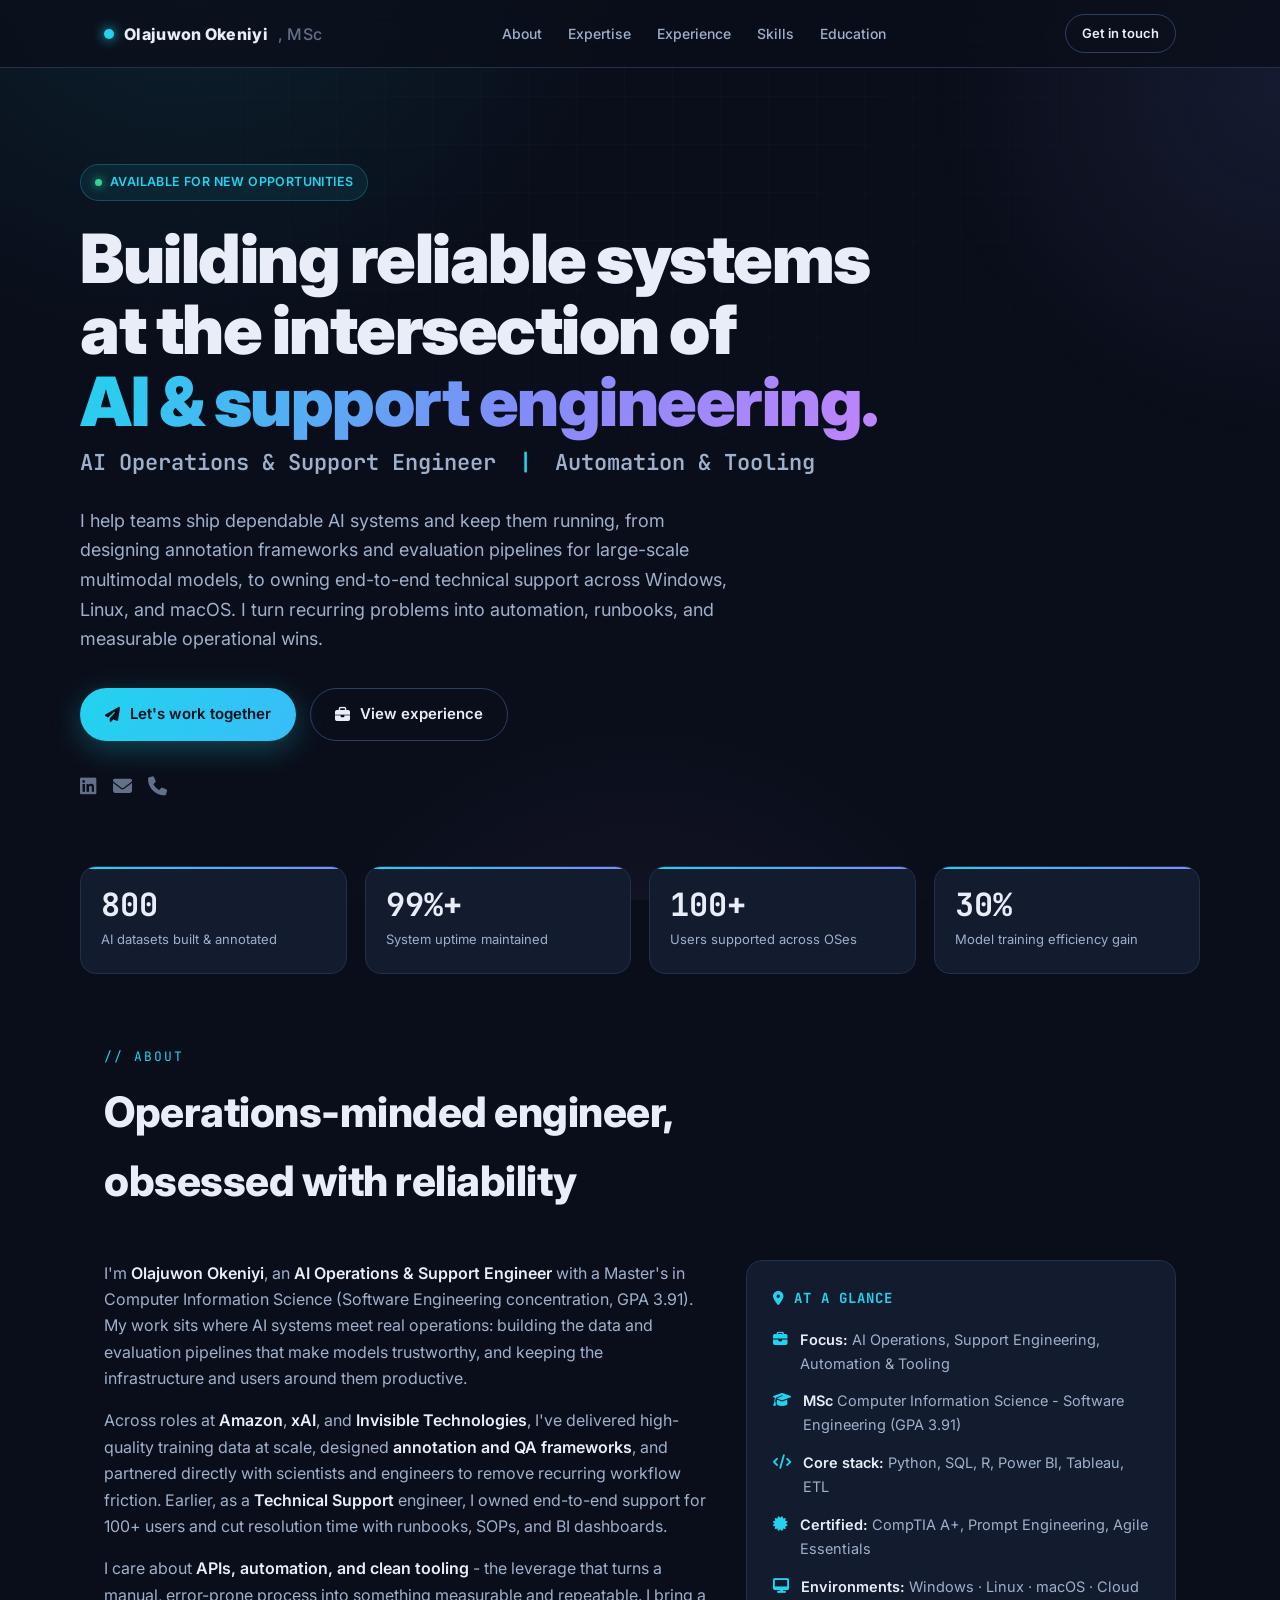
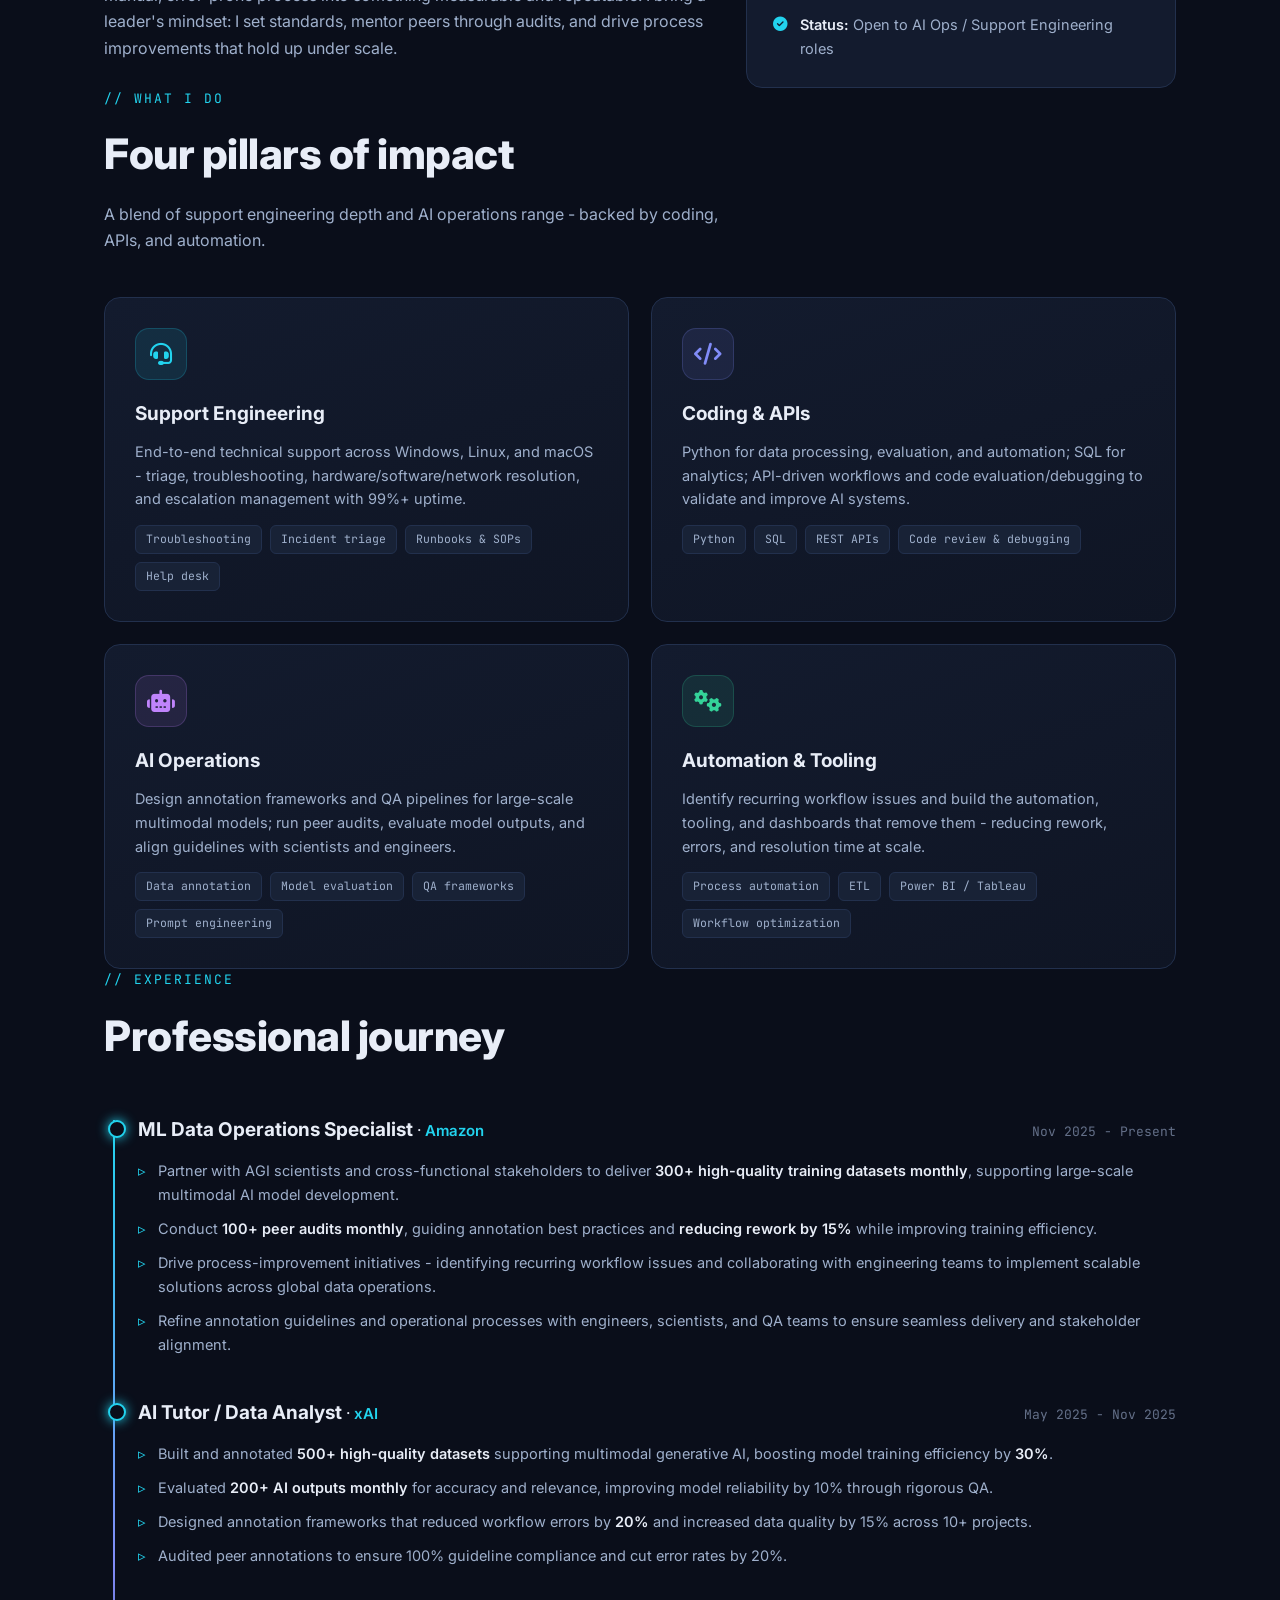
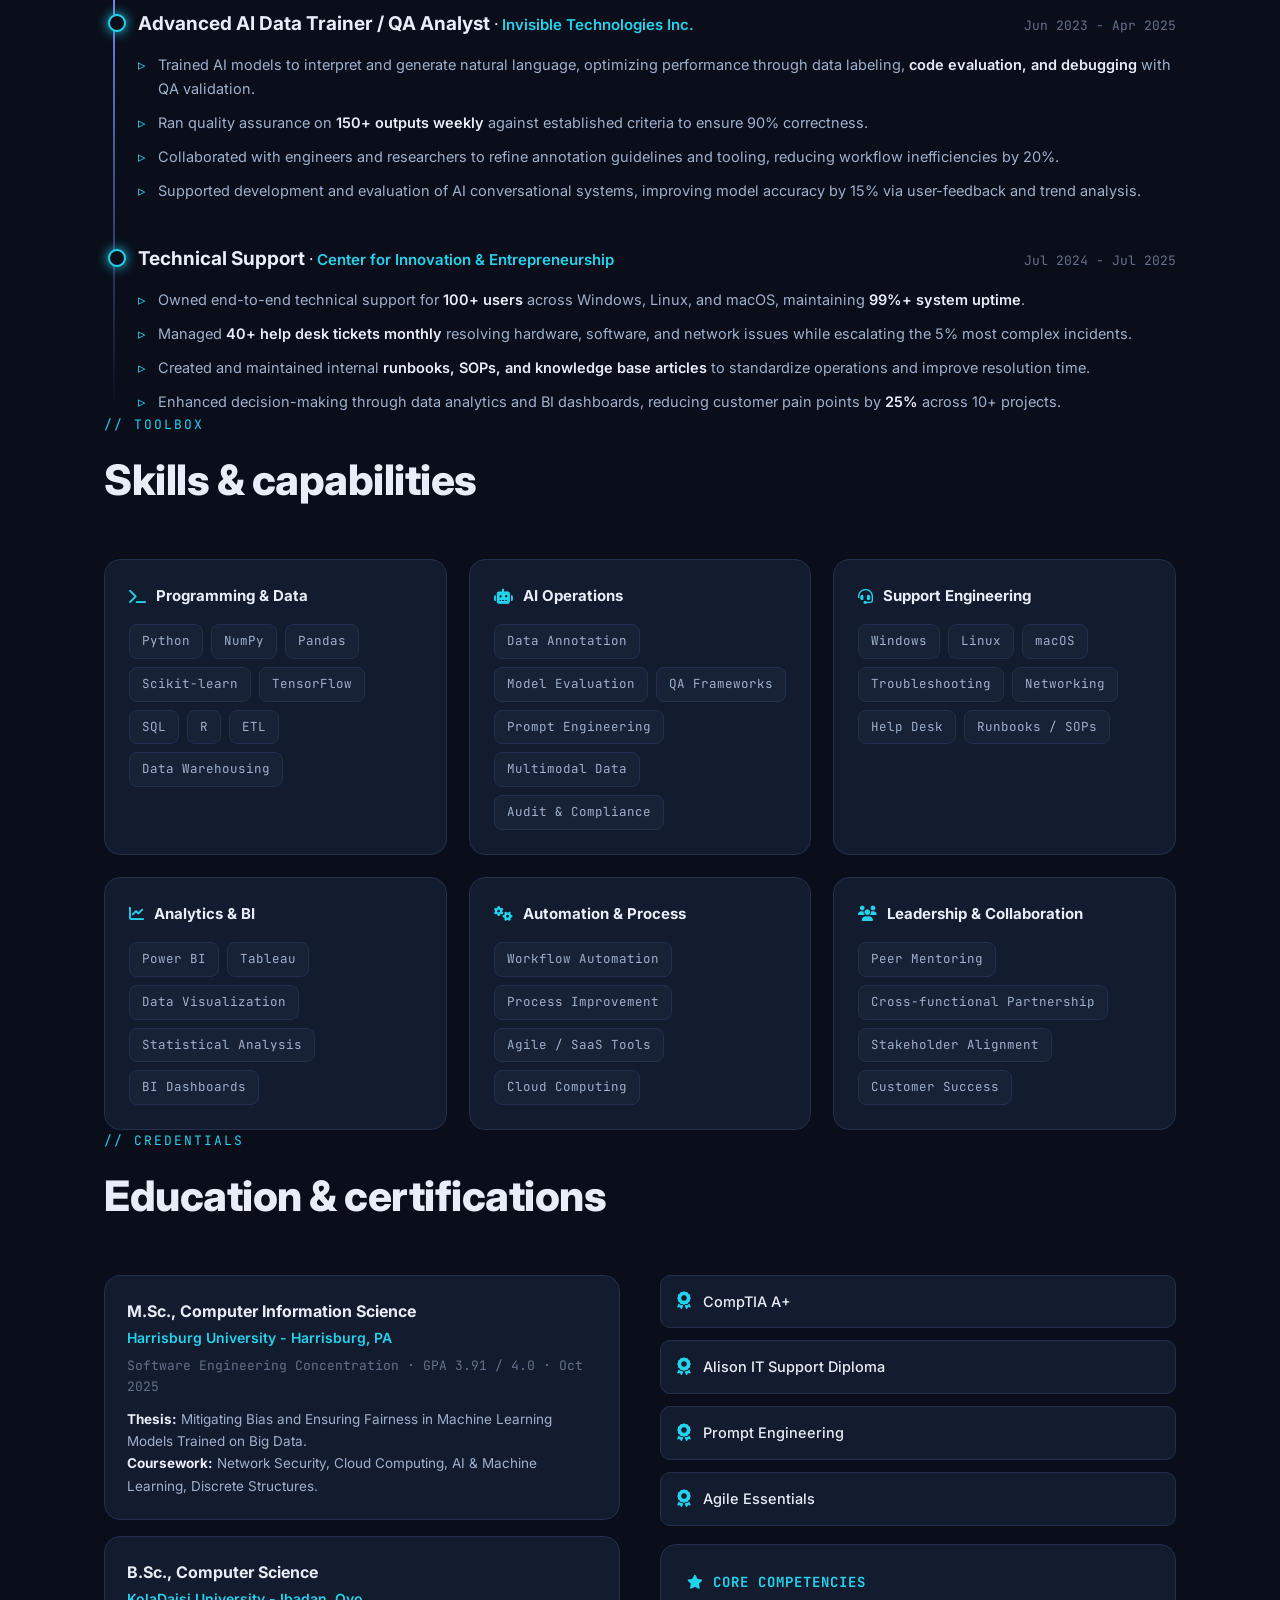
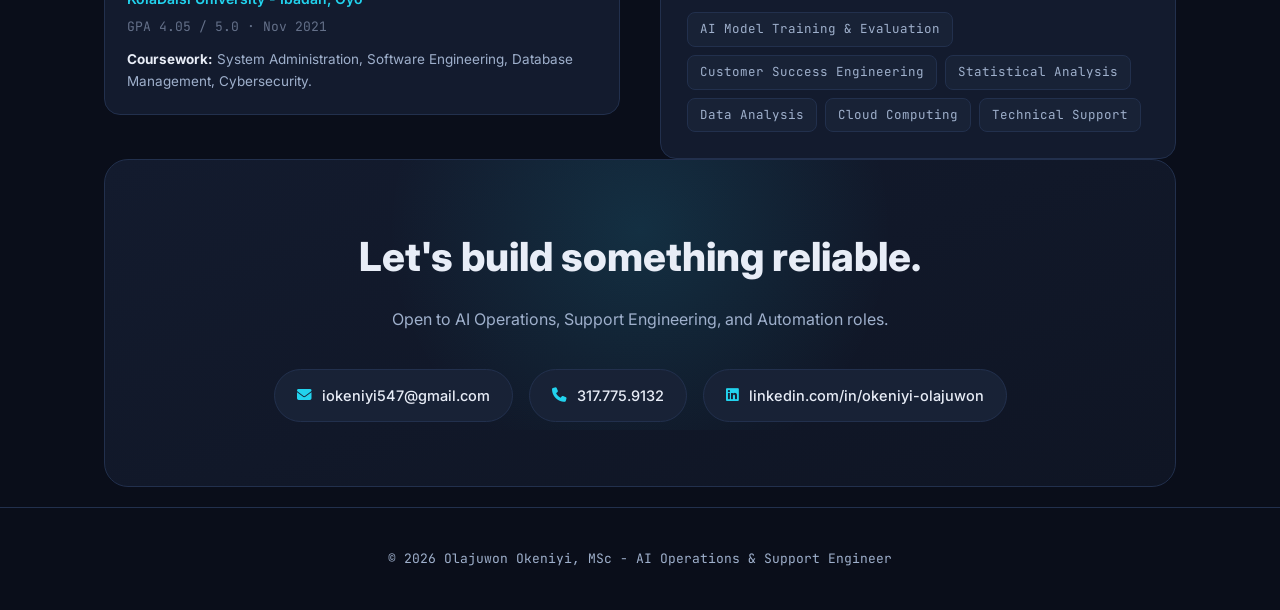
==== commit e4cb0534: "staging: deploy preview from 128feb2452a2606a1cd0a0d156009e7ac1330306 128feb2452a2606a1cd0a0d156009e" ====
--- a/index.html
+++ b/index.html
@@ -350,8 +350,8 @@
 a { color: var(--color-link, var(--color-primary)); }</style>
 <meta charset="UTF-8">
 <meta name="viewport" content="width=device-width, initial-scale=1.0">
-<title>Olajuwon Okeniyi — AI Operations &amp; Support Engineer</title>
-<meta name="description" content="Olajuwon Okeniyi, MSc — AI Operations &amp; Support Engineer specializing in automation, AI tooling, API integration, and technical support engineering.">
+<title>Olajuwon Okeniyi - AI Operations &amp; Support Engineer</title>
+<meta name="description" content="Olajuwon Okeniyi, MSc - AI Operations &amp; Support Engineer specializing in automation, AI tooling, API integration, and technical support engineering.">
 <link href="https://fonts.googleapis.com/css2?family=Inter:wght@400;500;600;700;800;900&amp;family=JetBrains+Mono:wght@400;500;700&amp;display=swap" rel="stylesheet">
 <link rel="stylesheet" href="https://cdnjs.cloudflare.com/ajax/libs/font-awesome/6.5.0/css/all.min.css">
 <style>
@@ -637,7 +637,7 @@
     <div class="pillar reveal">
       <div class="ic"><i class="fa-solid fa-gears"></i></div>
       <h3>Automation &amp; Tooling</h3>
-      <p>Identify recurring workflow issues and build the automation, tooling, and dashboards that remove them — reducing rework, errors, and resolution time at scale.</p>
+      <p>Identify recurring workflow issues and build the automation, tooling, and dashboards that remove them - reducing rework, errors, and resolution time at scale.</p>
       <div class="tags"><span class="tag">Process automation</span><span class="tag">ETL</span><span class="tag">Power BI / Tableau</span><span class="tag">Workflow optimization</span></div>
     </div>
   </div>
@@ -653,19 +653,19 @@
     <div class="job reveal">
       <div class="jtop">
         <div><span class="role">ML Data Operations Specialist</span> · <span class="co">Amazon</span></div>
-        <span class="date">Nov 2025 — Present</span>
+        <span class="date">Nov 2025 - Present</span>
       </div>
       <ul>
         <li>Partner with AGI scientists and cross-functional stakeholders to deliver <b>300+ high-quality training datasets monthly</b>, supporting large-scale multimodal AI model development.</li>
         <li>Conduct <b>100+ peer audits monthly</b>, guiding annotation best practices and <b>reducing rework by 15%</b> while improving training efficiency.</li>
-        <li>Drive process-improvement initiatives — identifying recurring workflow issues and collaborating with engineering teams to implement scalable solutions across global data operations.</li>
+        <li>Drive process-improvement initiatives - identifying recurring workflow issues and collaborating with engineering teams to implement scalable solutions across global data operations.</li>
         <li>Refine annotation guidelines and operational processes with engineers, scientists, and QA teams to ensure seamless delivery and stakeholder alignment.</li>
       </ul>
     </div>
     <div class="job reveal">
       <div class="jtop">
         <div><span class="role">AI Tutor / Data Analyst</span> · <span class="co">xAI</span></div>
-        <span class="date">May 2025 — Nov 2025</span>
+        <span class="date">May 2025 - Nov 2025</span>
       </div>
       <ul>
         <li>Built and annotated <b>500+ high-quality datasets</b> supporting multimodal generative AI, boosting model training efficiency by <b>30%</b>.</li>
@@ -677,7 +677,7 @@
     <div class="job reveal">
       <div class="jtop">
         <div><span class="role">Advanced AI Data Trainer / QA Analyst</span> · <span class="co">Invisible Technologies Inc.</span></div>
-        <span class="date">Jun 2023 — Apr 2025</span>
+        <span class="date">Jun 2023 - Apr 2025</span>
       </div>
       <ul>
         <li>Trained AI models to interpret and generate natural language, optimizing performance through data labeling, <b>code evaluation, and debugging</b> with QA validation.</li>
@@ -689,7 +689,7 @@
     <div class="job reveal">
       <div class="jtop">
         <div><span class="role">Technical Support</span> · <span class="co">Center for Innovation &amp; Entrepreneurship</span></div>
-        <span class="date">Jul 2024 — Jul 2025</span>
+        <span class="date">Jul 2024 - Jul 2025</span>
       </div>
       <ul>
         <li>Owned end-to-end technical support for <b>100+ users</b> across Windows, Linux, and macOS, maintaining <b>99%+ system uptime</b>.</li>
